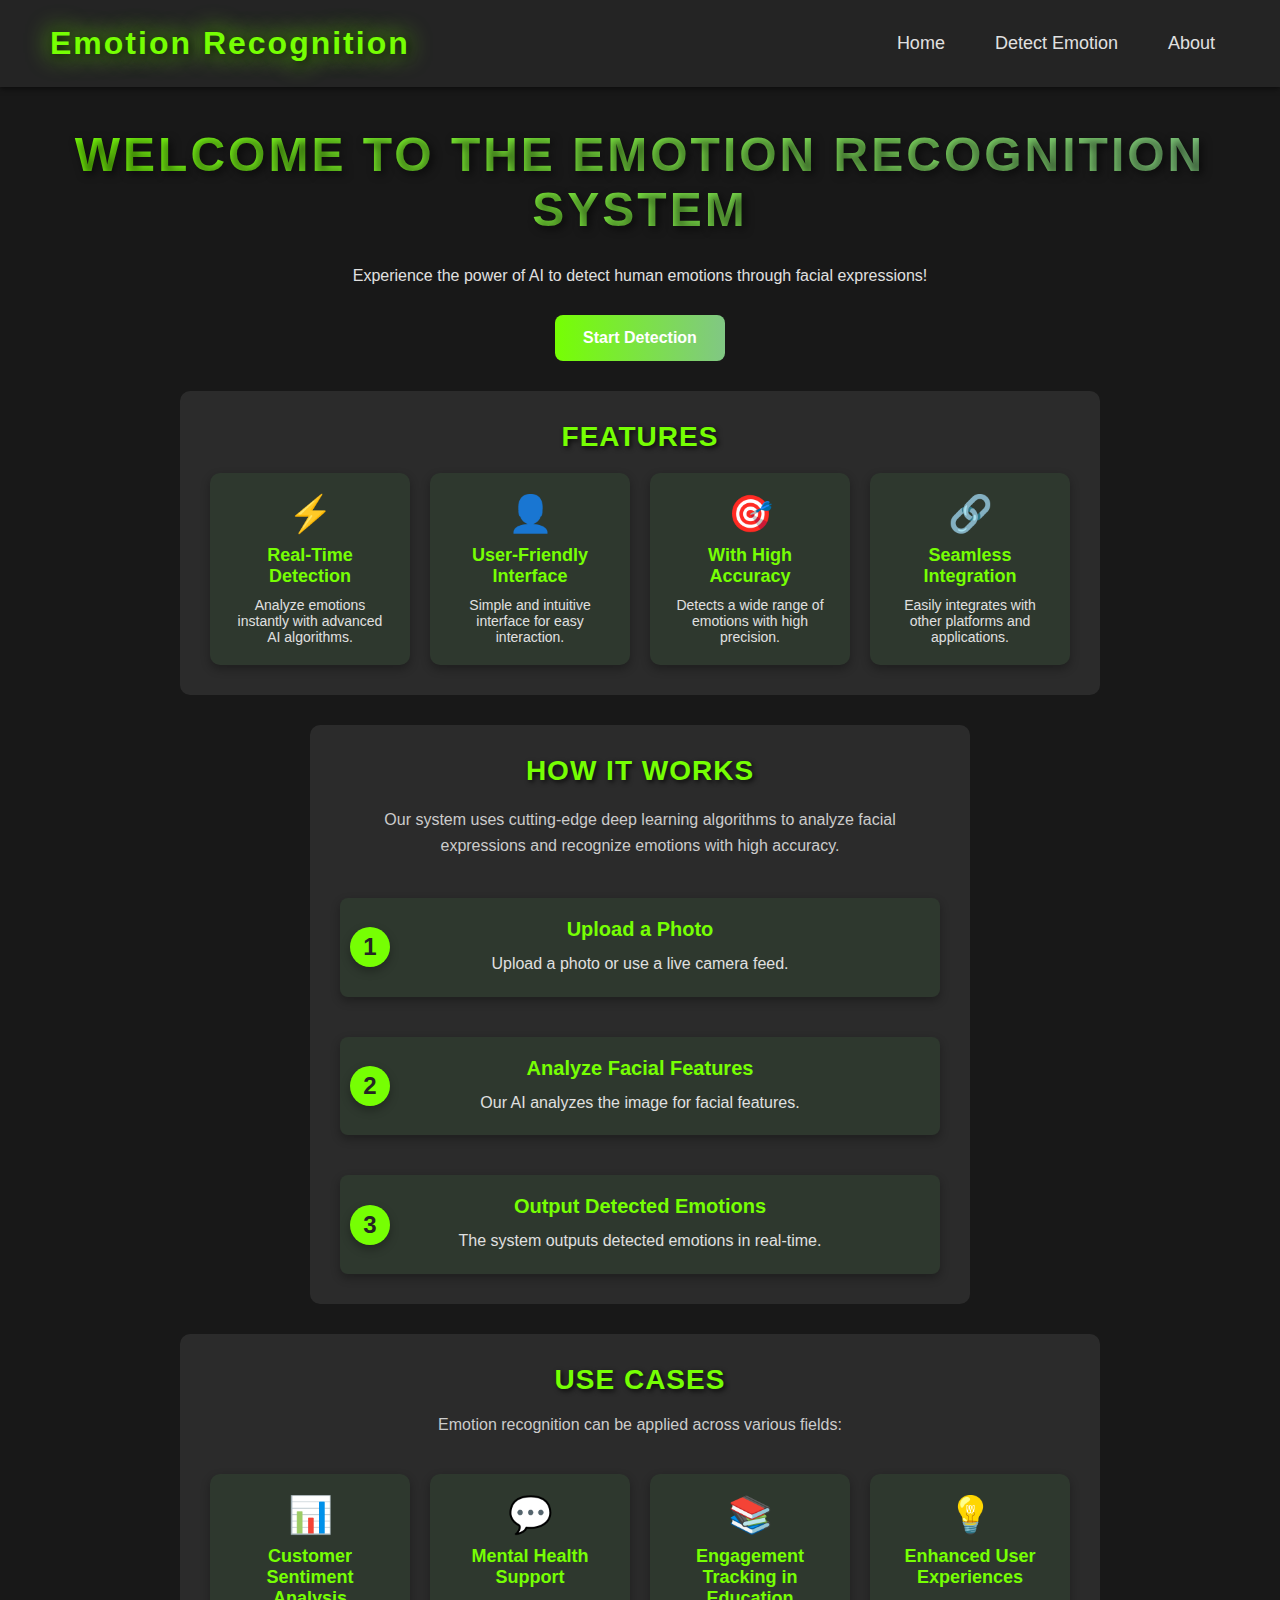
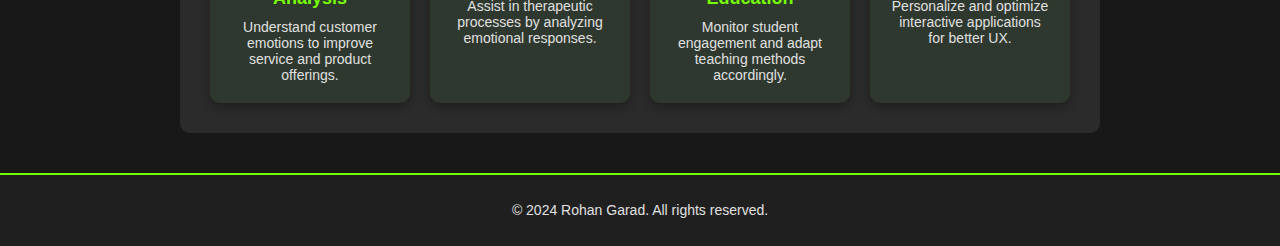
==== index.html @ b70862e4 "Added UI code - Frontend" ====
<!DOCTYPE html>
<html lang="en">
<head>
  <meta charset="UTF-8">
  <meta name="viewport" content="width=device-width, initial-scale=1.0">
  <title>Emotion Recognition - Home</title>
  <link rel="stylesheet" href="styles.css">
</head>
<body>
  <nav class="navbar">
    <h2 class="logo">Emotion Recognition</h2>
    <ul class="nav-links">
        <li><a href="index.html">Home</a></li>
        <li><a href="detect.html">Detect Emotion</a></li>
        <li><a href="about.html">About</a></li>
    </ul>
</nav>


  <main class="home-content">
    <h1 class="main-heading">Welcome to the Emotion Recognition System</h1>
    <p>Experience the power of AI to detect human emotions through facial expressions!</p>
    <a href="detect.html" class="btn">Start Detection</a>

    <section class="features">
      <h2>Features</h2>
      <div class="feature-cards">
        <div class="feature-card">
          <div class="icon">⚡</div>
          <h3>Real-Time Detection</h3>
          <p>Analyze emotions instantly with advanced AI algorithms.</p>
        </div>
        <div class="feature-card">
          <div class="icon">👤</div>
          <h3>User-Friendly Interface</h3>
          <p>Simple and intuitive interface for easy interaction.</p>
        </div>
        <div class="feature-card">
          <div class="icon">🎯</div>
          <h3>With High Accuracy</h3>
          <p>Detects a wide range of emotions with high precision.</p>
        </div>
        <div class="feature-card">
          <div class="icon">🔗</div>
          <h3>Seamless Integration</h3>
          <p>Easily integrates with other platforms and applications.</p>
        </div>
      </div>
    </section>
    

    <section class="how-it-works">
      <h2>How It Works</h2>
      <p>Our system uses cutting-edge deep learning algorithms to analyze facial expressions and recognize emotions with high accuracy.</p>
      <div class="steps">
        <div class="step">
          <div class="step-number">1</div>
          <div class="step-content">
            <h3>Upload a Photo</h3>
            <p>Upload a photo or use a live camera feed.</p>
          </div>
        </div>
        <div class="step">
          <div class="step-number">2</div>
          <div class="step-content">
            <h3>Analyze Facial Features</h3>
            <p>Our AI analyzes the image for facial features.</p>
          </div>
        </div>
        <div class="step">
          <div class="step-number">3</div>
          <div class="step-content">
            <h3>Output Detected Emotions</h3>
            <p>The system outputs detected emotions in real-time.</p>
          </div>
        </div>
      </div>
    </section>
    

    <!-- Use Cases Section -->
    <section class="use-cases">
      <h2>Use Cases</h2>
      <p>Emotion recognition can be applied across various fields:</p>
      <div class="use-case-cards">
        <div class="use-case-card">
          <div class="icon">📊</div>
          <h3>Customer Sentiment Analysis</h3>
          <p>Understand customer emotions to improve service and product offerings.</p>
        </div>
        <div class="use-case-card">
          <div class="icon">💬</div>
          <h3>Mental Health Support</h3>
          <p>Assist in therapeutic processes by analyzing emotional responses.</p>
        </div>
        <div class="use-case-card">
          <div class="icon">📚</div>
          <h3>Engagement Tracking in Education</h3>
          <p>Monitor student engagement and adapt teaching methods accordingly.</p>
        </div>
        <div class="use-case-card">
          <div class="icon">💡</div>
          <h3>Enhanced User Experiences</h3>
          <p>Personalize and optimize interactive applications for better UX.</p>
        </div>
      </div>
    </section>
    
    
  </main>

  <footer>
    <p>&copy; 2024 Rohan Garad. All rights reserved.</p>
  </footer>
</body>
</html>
---- styles.css ----
/* General Styles */
* {
    margin: 0;
    padding: 0;
    box-sizing: border-box;
    font-family: 'Arial', sans-serif;
}
  
body {
    background-color: #181818; /* Darker background for depth */
    color: #e0e0e0;
    display: flex;
    flex-direction: column;
    min-height: 100vh;
}
  
/* Navbar */
nav {
    background-color: #242424; /* Darker color for the navbar */
    display: flex;
    justify-content: space-between;
    align-items: center;
    padding: 25px 50px; /* Adequate padding for a balanced layout */
    box-shadow: 0 2px 5px rgba(0, 0, 0, 0.5); /* Subtle shadow for depth */
}

/* Logo */
.logo {
    color: #76ff03; /* Bright green for logo */
    font-size: 32px; /* Larger font size for prominence */
    font-weight: bold; /* Bold text for emphasis */
    text-shadow: 2px 2px 10px rgba(0, 0, 0, 0.8), 0 0 25px #76ff03; /* Enhanced shadow for depth */
    letter-spacing: 2px; /* Spacing between letters */
    transition: transform 0.3s ease, color 0.3s ease; /* Smooth transition effects */
}

/* Hover effect */
.logo:hover {
    transform: scale(1.1); /* Slightly increase size on hover */
    color: #ffffff; /* Change color on hover */
    text-shadow: 2px 2px 15px rgba(0, 0, 0, 0.9), 0 0 25px #81c784; /* Brighter shadow effect on hover */
}

/* Optional: Animation */
@keyframes logoAnimation {
    0% {
        transform: rotate(0deg);
    }
    50% {
        transform: rotate(1deg);
    }
    100% {
        transform: rotate(0deg);
    }
}

/* Applying animation */
.logo {
    animation: logoAnimation 3s infinite; /* Continuous rotation animation */
}

/* Navigation Links */
nav ul {
    list-style: none; /* Remove default list styling */
    display: flex; /* Display list items in a row */
    gap: 20px; /* Space between navigation items */
}

nav a {
    font-size: large;
    color: #e0e0e0; /* Light gray color for links */
    text-decoration: none; /* Remove underline */
    padding: 10px 15px; /* Add padding for better touch target */
    transition: color 0.3s ease, background-color 0.3s ease; /* Smooth transition for hover effect */
    border-radius: 5px; /* Rounded corners for buttons */
}

/* Hover effect for links */
nav a:hover {
    color: #ffffff; /* Change text color on hover */
    background-color: #76ff03; /* Bright green background on hover */
}

/* Main Content */
main {
    flex: 1;
    display: flex;
    flex-direction: column;
    align-items: center;
    justify-content: center;
    text-align: center;
    gap: 30px; /* Increased gap */
    padding: 40px 20px; /* More padding */
}
  
/* Heading */
.main-heading {
    font-size: 48px; /* Increased font size for greater prominence */
    font-weight: bold; /* Bold text for emphasis */
    text-transform: uppercase; /* Uppercase letters */
    letter-spacing: 3px; /* Increased spacing between letters */
    color: #f5f5f5; /* Light gray color for contrast */
    background: linear-gradient(90deg, #76ff03, #81c784); /* Gradient background */
    background-clip: text; /* Clip background to text for gradient effect */
    -webkit-text-fill-color: transparent; /* Fill color transparent for gradient */
    text-shadow: 3px 3px 8px rgba(0, 0, 0, 0.6); /* Enhanced shadow for depth */
    transition: transform 0.3s ease, text-shadow 0.3s ease; /* Smooth transition effects */
}

/* Hover effect */
.main-heading:hover {
    transform: scale(1.01); /* Slightly increase size on hover */
    text-shadow: 3px 3px 9px rgba(0, 0, 0, 0.8), 0 0 25px #76ff03; /* Enhanced shadow effect on hover */
}

/* Buttons */
.btn {
    background: linear-gradient(90deg, #76ff03, #81c784); /* Gradient background for depth */
    color: #ffffff; /* White text color for contrast */
    padding: 14px 28px; /* Increased padding for better touch targets */
    border: none; /* No border */
    border-radius: 8px; /* More rounded corners */
    font-size: 16px; /* Increased font size for readability */
    font-weight: bold; /* Bold text for emphasis */
    cursor: pointer; /* Pointer cursor on hover */
    text-decoration: none; /* No underline */
    transition: background 0.3s ease, transform 0.3s ease; /* Smooth transitions */
}

/* Hover effect */
.btn:hover {
    background: linear-gradient(90deg, #81c784, #76ff03); /* Invert gradient on hover */
    transform: translateY(-2px); /* Slightly raise the button on hover */
    box-shadow: 0 4px 15px rgba(0, 0, 0, 0.3); /* Add shadow for depth */
}

/* Active effect */
.btn:active {
    transform: translateY(1px); /* Slightly depress the button when clicked */
    box-shadow: 0 2px 10px rgba(0, 0, 0, 0.2); /* Reduced shadow on active */
}

/* Features Section */
.features {
    padding: 30px;
    max-width: 1000px;
    margin: auto;
    text-align: center;
    background-color: #2b2b2b;
    border-radius: 10px;
    color: #e0e0e0;
}

.features h2 {
    color: #76ff03;
    font-size: 28px;
    margin-bottom: 20px;
    text-transform: uppercase;
    letter-spacing: 1px;
    text-shadow: 2px 2px 5px rgba(0, 0, 0, 0.8);
}

/* Card Layout */
.feature-cards {
    display: flex;
    flex-wrap: wrap;
    gap: 20px;
    justify-content: center;
}

.feature-card {
    background-color: rgba(76, 175, 80, 0.1);
    border-radius: 10px;
    padding: 20px;
    width: 200px;
    max-width: 240px;
    text-align: center;
    box-shadow: 0 4px 10px rgba(0, 0, 0, 0.3);
    transition: transform 0.3s ease, background-color 0.3s ease;
}

.feature-card:hover {
    transform: translateY(-5px);
    background-color: rgba(76, 175, 80, 0.2);
}

/* Icons and Text */
.icon {
    font-size: 36px;
    margin-bottom: 10px;
    color: #76ff03;
}

.feature-card h3 {
    font-size: 18px;
    color: #76ff03;
    margin-bottom: 10px;
}

.feature-card p {
    font-size: 14px;
    color: #e0e0e0;
    margin: 0;
}


/* How It Works Section */
.how-it-works {
    padding: 30px;
    max-width: 800px;
    margin: auto;
    border-radius: 10px;
    background-color: #2b2b2b;
    text-align: center;
    color: #e0e0e0;
}

.how-it-works h2 {
    color: #76ff03;
    font-size: 28px;
    margin-bottom: 20px;
    text-transform: uppercase;
    letter-spacing: 1px;
    text-shadow: 2px 2px 5px rgba(0, 0, 0, 0.8);
}

.how-it-works p {
    margin-bottom: 40px;
    font-size: 16px;
    color: #cccccc;
    max-width: 600px;
    line-height: 1.6;
}

/* Steps Container */
.steps {
    position: relative;
    display: flex;
    flex-direction: column;
    gap: 40px;
    align-items: flex-start;
}

.step {
    display: flex;
    align-items: flex-start;
    position: relative;
    padding: 20px;
    justify-content: center;
    /* padding-left: 50px; */
    background-color: rgba(76, 175, 80, 0.1);
    border-radius: 8px;
    max-width: 600px;
    width: 100%;
    box-shadow: 0 4px 10px rgba(0, 0, 0, 0.3);
    transition: transform 0.3s ease;
}

.step:hover {
    transform: translateY(-5px);
}

/* Step Number */
.step-number {
    position: absolute;
    top: 50%;
    left: 10px;
    transform: translateY(-50%);
    background-color: #76ff03;
    color: #242424;
    font-size: 24px;
    font-weight: bold;
    border-radius: 50%;
    width: 40px;
    height: 40px;
    display: flex;
    align-items: center;
    justify-content: center;
    box-shadow: 0 4px 10px rgba(0, 0, 0, 0.3);
}

/* Connector Line */
.steps::before {
    content: '';
    position: absolute;
    left: 29px;
    top: 0;
    bottom: 0;
    width: 2px;
    background-color: #76ff03;
    z-index: -1;
}

/* Step Content */
.step-content h3 {
    font-size: 20px;
    color: #76ff03;
    margin-bottom: 10px;
}

.step-content p {
    font-size: 16px;
    color: #e0e0e0;
    margin: 0;
}


/* Use Cases Section */
.use-cases {
    padding: 30px;
    max-width: 1000px;
    margin: auto;
    text-align: center;
    background-color: #2b2b2b;
    border-radius: 10px;
    color: #e0e0e0;
}

.use-cases h2 {
    color: #76ff03;
    font-size: 28px;
    margin-bottom: 20px;
    text-transform: uppercase;
    letter-spacing: 1px;
    text-shadow: 2px 2px 5px rgba(0, 0, 0, 0.8);
}

.use-cases p {
    font-size: 16px;
    color: #cccccc;
    margin-bottom: 40px;
}

/* Card Layout */
.use-case-cards {
    display: flex;
    flex-wrap: wrap;
    gap: 20px;
    justify-content: center;
}

.use-case-card {
    background-color: rgba(76, 175, 80, 0.1);
    border-radius: 10px;
    padding: 20px;
    width: 200px;
    max-width: 240px;
    text-align: center;
    box-shadow: 0 4px 10px rgba(0, 0, 0, 0.3);
    transition: transform 0.3s ease, background-color 0.3s ease;
}

.use-case-card:hover {
    transform: translateY(-5px);
    background-color: rgba(76, 175, 80, 0.2);
}

/* Icons and Text */
.icon {
    font-size: 36px;
    margin-bottom: 10px;
    color: #76ff03;
}

.use-case-card h3 {
    font-size: 18px;
    color: #76ff03;
    margin-bottom: 10px;
}

.use-case-card p {
    font-size: 14px;
    color: #e0e0e0;
    margin: 0;
}



/* Footer */
footer {
    background-color: #1f1f1f; /* Dark background for footer */
    color: #e0e0e0; /* Light gray text color */
    text-align: center; /* Centered text */
    padding: 20px; /* Increased padding for better spacing */
    border-top: 2px solid #76ff03; /* Green border for distinction */
    position: relative; /* Allows for positioning of child elements */
    bottom: 0; /* Sticks the footer at the bottom if needed */
    width: 100%; /* Full width footer */
    font-size: 14px; /* Slightly larger font size */
}

/* Footer Links */
footer a {
    color: #76ff03; /* Bright green for links */
    text-decoration: none; /* Remove underline */
    transition: color 0.3s ease; /* Smooth transition for hover effect */
}

footer a:hover {
    color: #FF9800; /* Change link color on hover */
    text-decoration: underline; /* Underline on hover for emphasis */
}

/* Footer Text */
footer p {
    margin: 5px 0; /* Space between paragraphs */
    line-height: 1.5; /* Line height for readability */
}
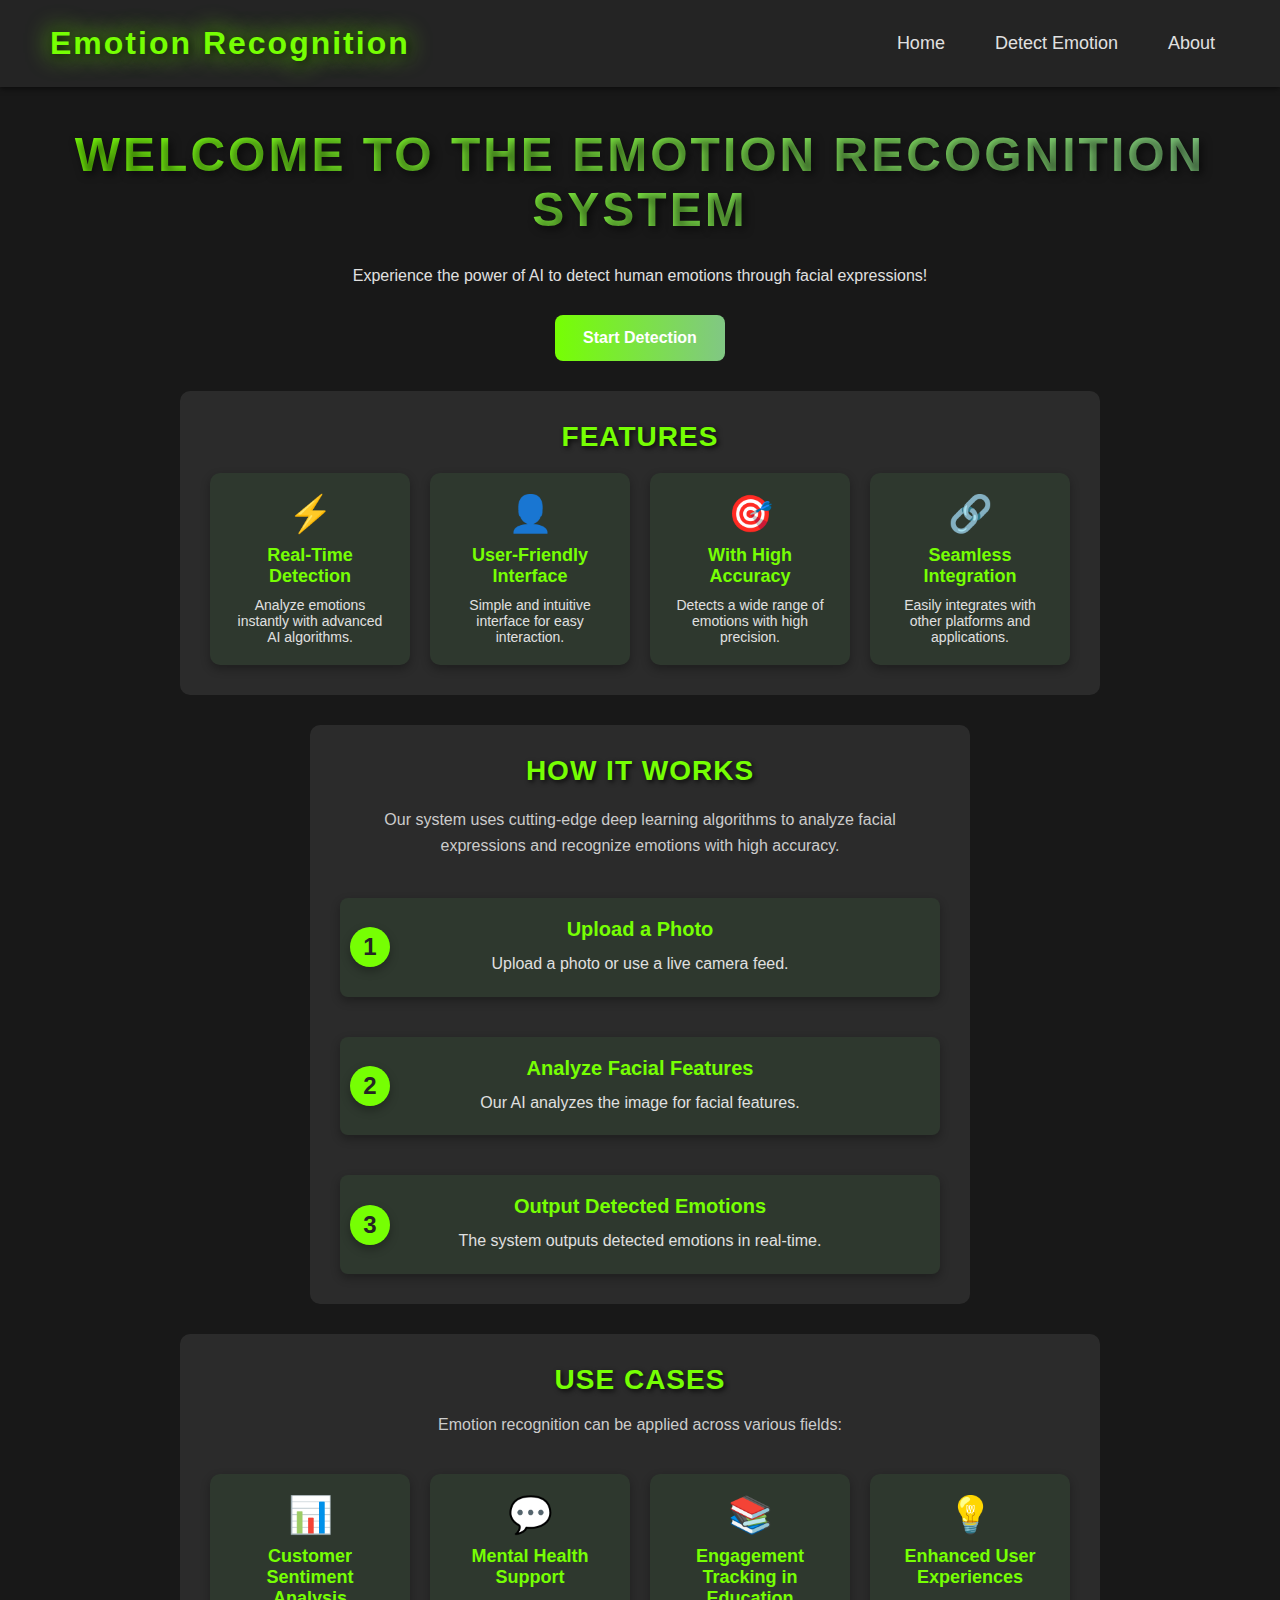
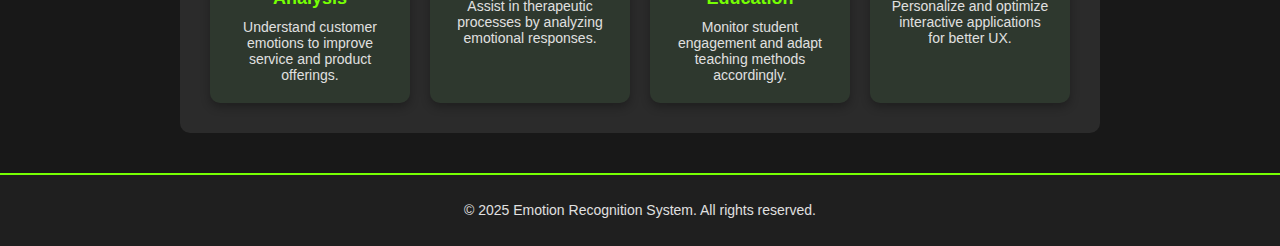
==== commit 5f9141ec: "hi" ====
--- a/index.html
+++ b/index.html
@@ -110,7 +110,7 @@
   </main>
 
   <footer>
-    <p>&copy; 2024 Rohan Garad. All rights reserved.</p>
+    <p>&copy; 2025 Emotion Recognition System. All rights reserved.</p>
   </footer>
 </body>
 </html>
